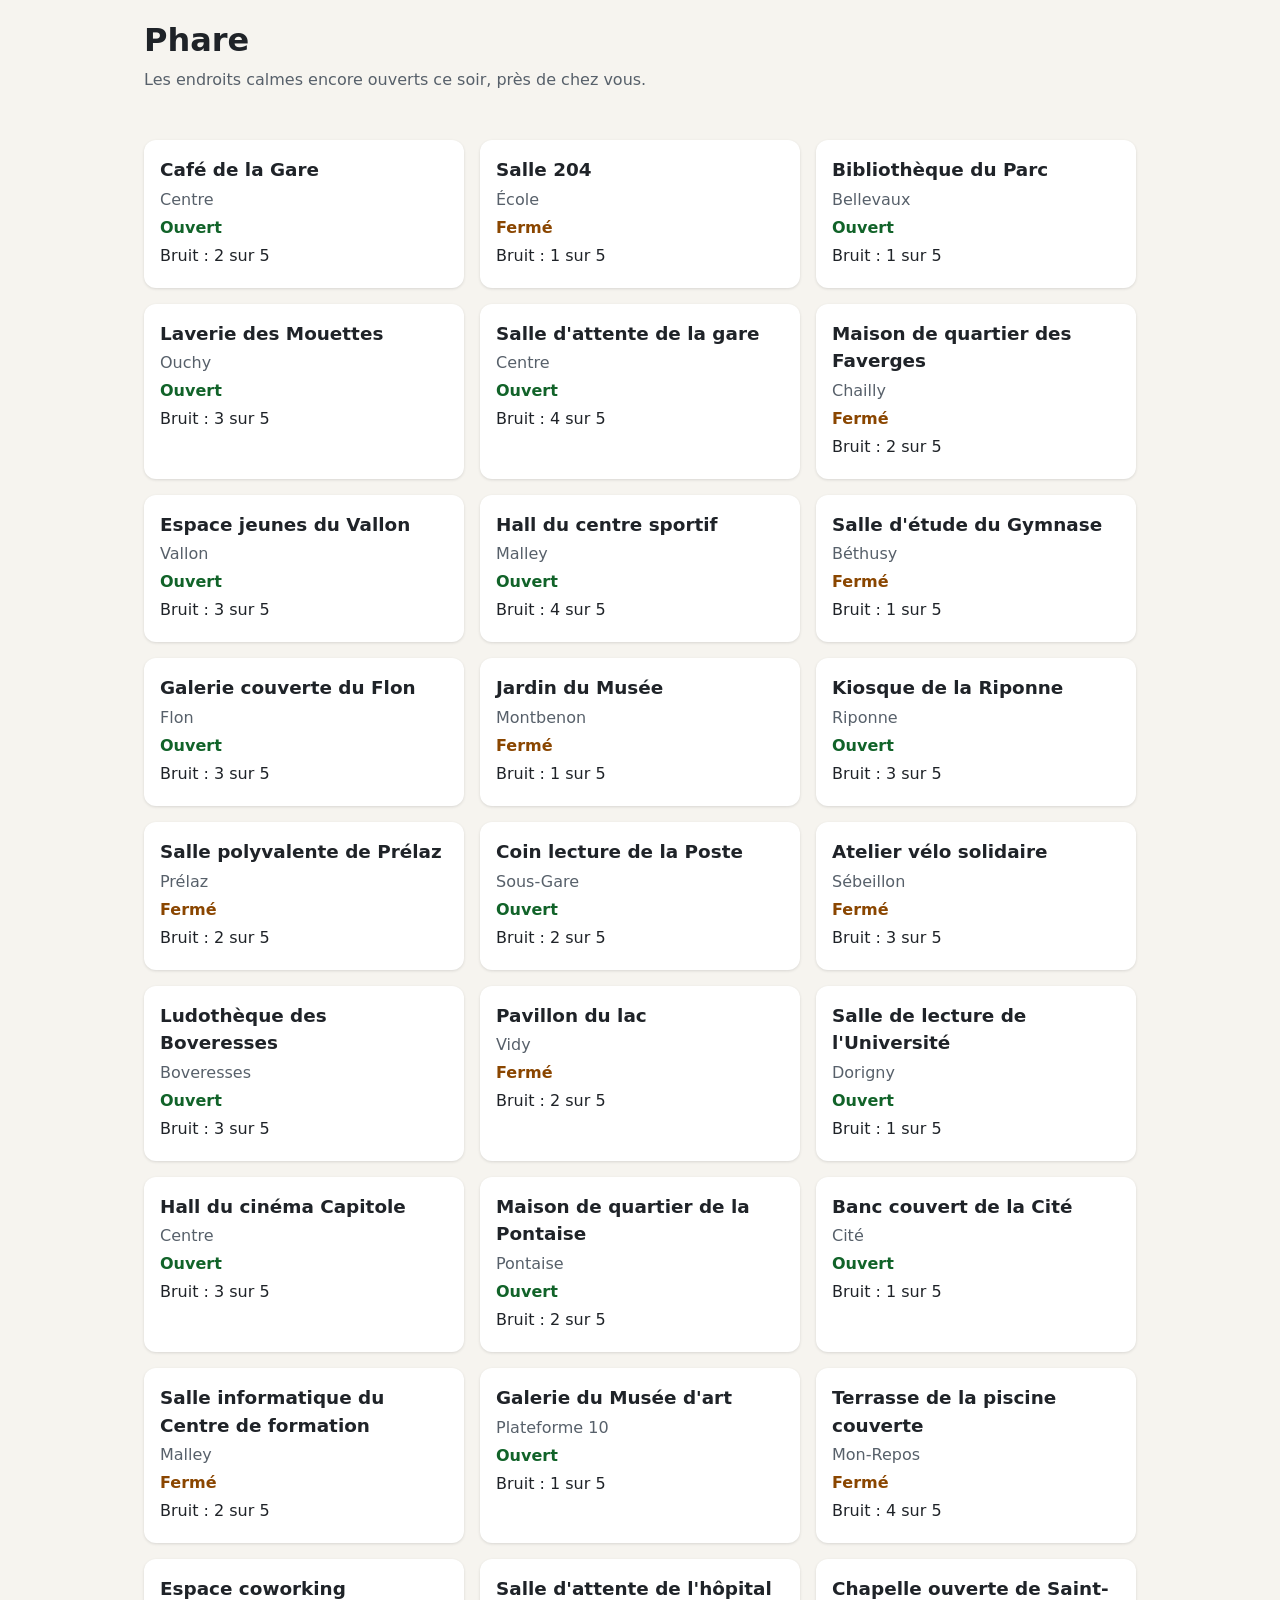
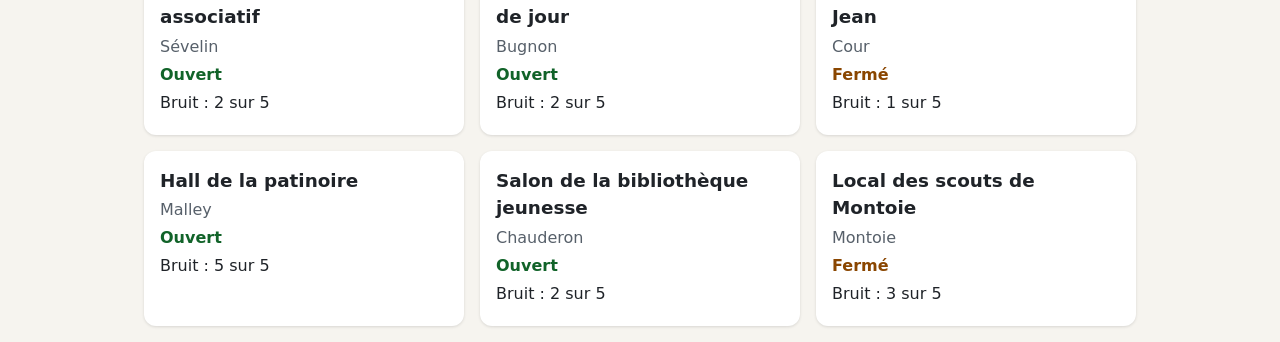
==== semaine_12/1-la-recherche-de-phare/depart/index.html @ 52e8c79a "ajout exercise semaine 12" ====
<!DOCTYPE html>
<html lang="fr" xmlns:mso="urn:schemas-microsoft-com:office:office" xmlns:msdt="uuid:C2F41010-65B3-11d1-A29F-00AA00C14882">
<head>
  <meta charset="UTF-8">
  <meta name="viewport" content="width=device-width, initial-scale=1">
  <title>Phare : les endroits calmes encore ouverts</title>
  <link rel="icon" href="data:,">
  <link rel="stylesheet" href="style.css">

<!--[if gte mso 9]><xml>
<mso:CustomDocumentProperties>
<mso:_ApprovalStatus msdt:dt="string">0</mso:_ApprovalStatus>
<mso:_ApprovalAssignedTo msdt:dt="string"></mso:_ApprovalAssignedTo>
<mso:_ApprovalRespondedBy msdt:dt="string"></mso:_ApprovalRespondedBy>
</mso:CustomDocumentProperties>
</xml><![endif]-->
</head>
<body>
  <header>
    <h1>Phare</h1>
    <p>Les endroits calmes encore ouverts ce soir, près de chez vous.</p>
  </header>

  <main>
    <!-- Exercice 1 : la recherche viendra ici -->

    <section id="liste-cartes" aria-label="Lieux"></section>
  </main>

  <script src="lieux.js"></script>
  <script src="app.js"></script>
</body>
</html>
---- semaine_12/1-la-recherche-de-phare/depart/style.css ----
/* Phare : styles fournis. Vous n'avez pas besoin de les modifier. */

:root {
  --fond: #f6f4ef;
  --carte: #ffffff;
  --texte: #1f2328;
  --discret: #57606a;
  --accent: #1d4ed8;
  --ouvert: #116329;
  --ferme: #8a4600;
  --erreur: #b42318;
}

* {
  box-sizing: border-box;
}

body {
  margin: 0;
  font-family: system-ui, -apple-system, "Segoe UI", sans-serif;
  font-size: 1rem;
  line-height: 1.5;
  background: var(--fond);
  color: var(--texte);
}

header,
main {
  max-width: 64rem;
  margin: 0 auto;
  padding: 1rem;
}

header h1 {
  margin: 0;
}

header p {
  margin: 0.25rem 0 0;
  color: var(--discret);
}

/* Champs, boutons et formulaire */

label {
  display: block;
  font-weight: 600;
  margin-top: 0.75rem;
}

input {
  width: 100%;
  max-width: 28rem;
  min-height: 44px;
  padding: 0.5rem 0.75rem;
  font: inherit;
  border: 2px solid var(--discret);
  border-radius: 0.5rem;
  background: #fff;
}

button {
  min-height: 44px;
  min-width: 44px;
  margin-top: 0.75rem;
  padding: 0.5rem 1rem;
  font: inherit;
  font-weight: 600;
  border: 2px solid var(--accent);
  border-radius: 0.5rem;
  background: #fff;
  color: var(--accent);
  cursor: pointer;
}

button[type="submit"],
button[aria-pressed="true"] {
  background: var(--accent);
  color: #fff;
}

input:focus-visible,
button:focus-visible {
  outline: 3px solid var(--accent);
  outline-offset: 2px;
}

form {
  margin: 1rem 0;
  padding: 1rem;
  background: var(--carte);
  border-radius: 0.75rem;
}

form h2 {
  margin-top: 0;
}

#erreurs {
  color: var(--erreur);
  font-weight: 600;
  min-height: 1.5em;
}

#aucun-resultat {
  font-weight: 600;
}

/* Les cartes */

#liste-cartes {
  display: grid;
  grid-template-columns: repeat(auto-fill, minmax(16rem, 1fr));
  gap: 1rem;
  margin-top: 1rem;
}

.carte {
  background: var(--carte);
  border-radius: 0.75rem;
  padding: 1rem;
  box-shadow: 0 1px 3px rgb(0 0 0 / 0.12);
}

.carte h2 {
  margin: 0 0 0.25rem;
  font-size: 1.15rem;
}

.carte p {
  margin: 0.25rem 0;
}

.quartier {
  color: var(--discret);
}

.etat {
  font-weight: 700;
}

.etat.ouvert {
  color: var(--ouvert);
}

.etat.ferme {
  color: var(--ferme);
}
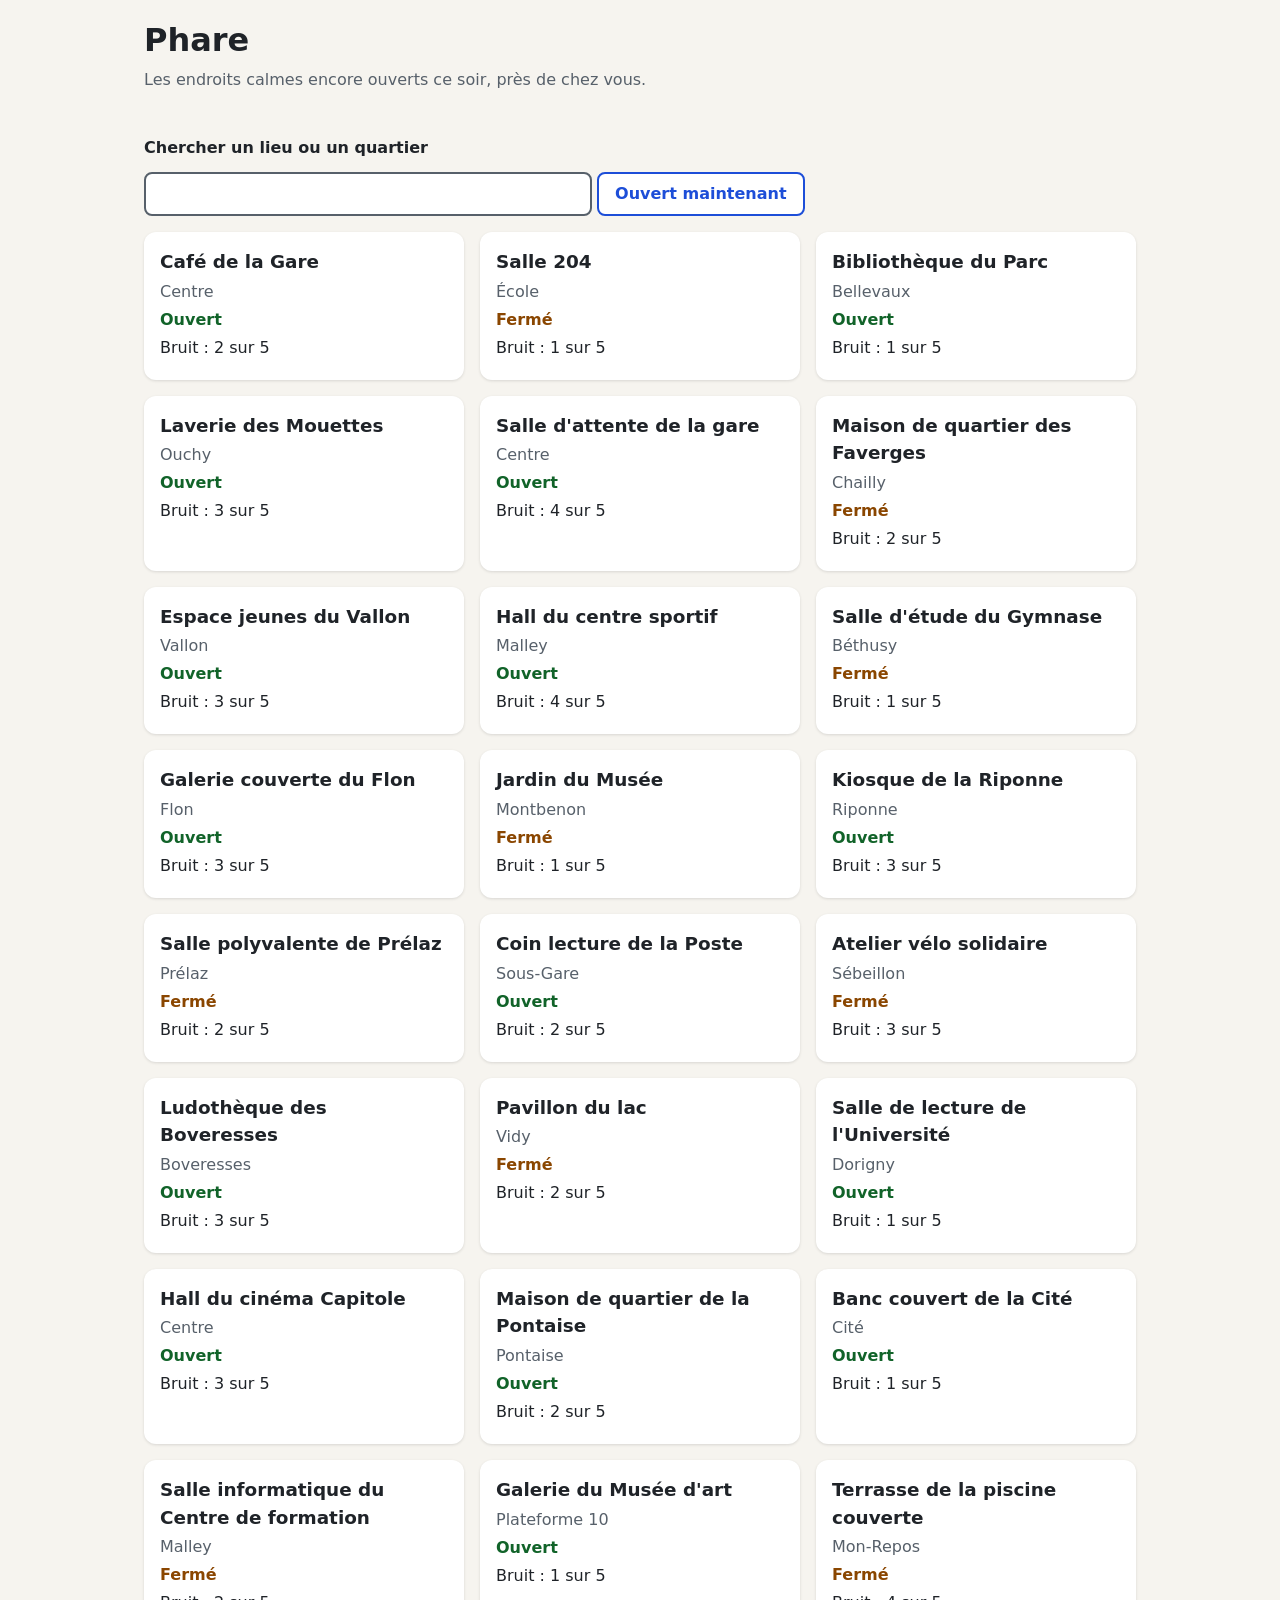
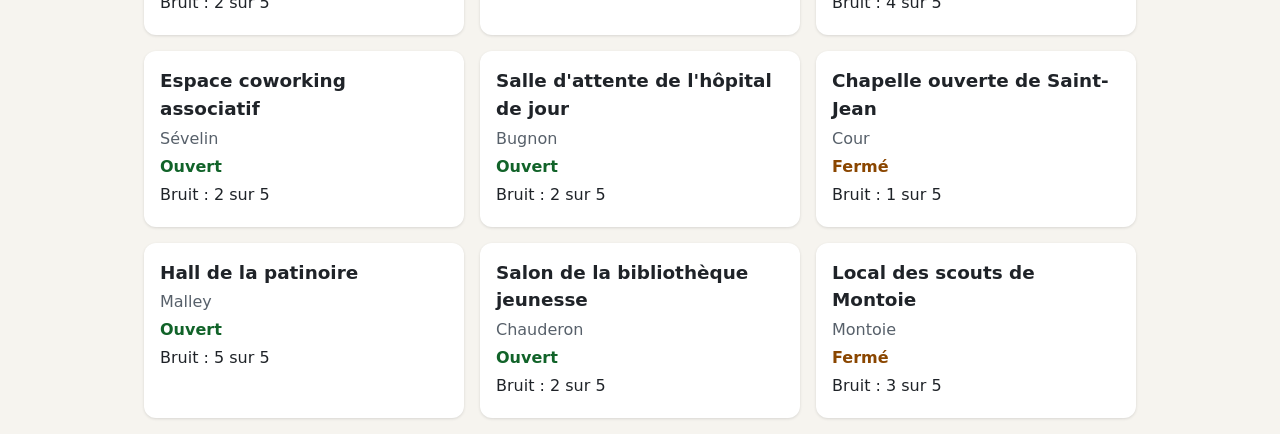
==== commit b8050c52: "fin ex 1" ====
--- a/semaine_12/1-la-recherche-de-phare/depart/index.html
+++ b/semaine_12/1-la-recherche-de-phare/depart/index.html
@@ -1,5 +1,7 @@
 <!DOCTYPE html>
-<html lang="fr" xmlns:mso="urn:schemas-microsoft-com:office:office" xmlns:msdt="uuid:C2F41010-65B3-11d1-A29F-00AA00C14882">
+<html lang="fr" xmlns:mso="urn:schemas-microsoft-com:office:office"
+  xmlns:msdt="uuid:C2F41010-65B3-11d1-A29F-00AA00C14882">
+
 <head>
   <meta charset="UTF-8">
   <meta name="viewport" content="width=device-width, initial-scale=1">
@@ -7,7 +9,7 @@
   <link rel="icon" href="data:,">
   <link rel="stylesheet" href="style.css">
 
-<!--[if gte mso 9]><xml>
+  <!--[if gte mso 9]><xml>
 <mso:CustomDocumentProperties>
 <mso:_ApprovalStatus msdt:dt="string">0</mso:_ApprovalStatus>
 <mso:_ApprovalAssignedTo msdt:dt="string"></mso:_ApprovalAssignedTo>
@@ -15,6 +17,7 @@
 </mso:CustomDocumentProperties>
 </xml><![endif]-->
 </head>
+
 <body>
   <header>
     <h1>Phare</h1>
@@ -24,10 +27,16 @@
   <main>
     <!-- Exercice 1 : la recherche viendra ici -->
 
+    <label for="recherche">Chercher un lieu ou un quartier</label>
+    <input type="search" id="recherche">
+    <button type="button" id="filtre-ouvert" aria-pressed="false">Ouvert maintenant</button>
+    <p id="aucun-resultat" hidden>Aucun lieu ne correspond à votre recherche.</p>
+
     <section id="liste-cartes" aria-label="Lieux"></section>
   </main>
 
   <script src="lieux.js"></script>
   <script src="app.js"></script>
 </body>
-</html>
+
+</html>
